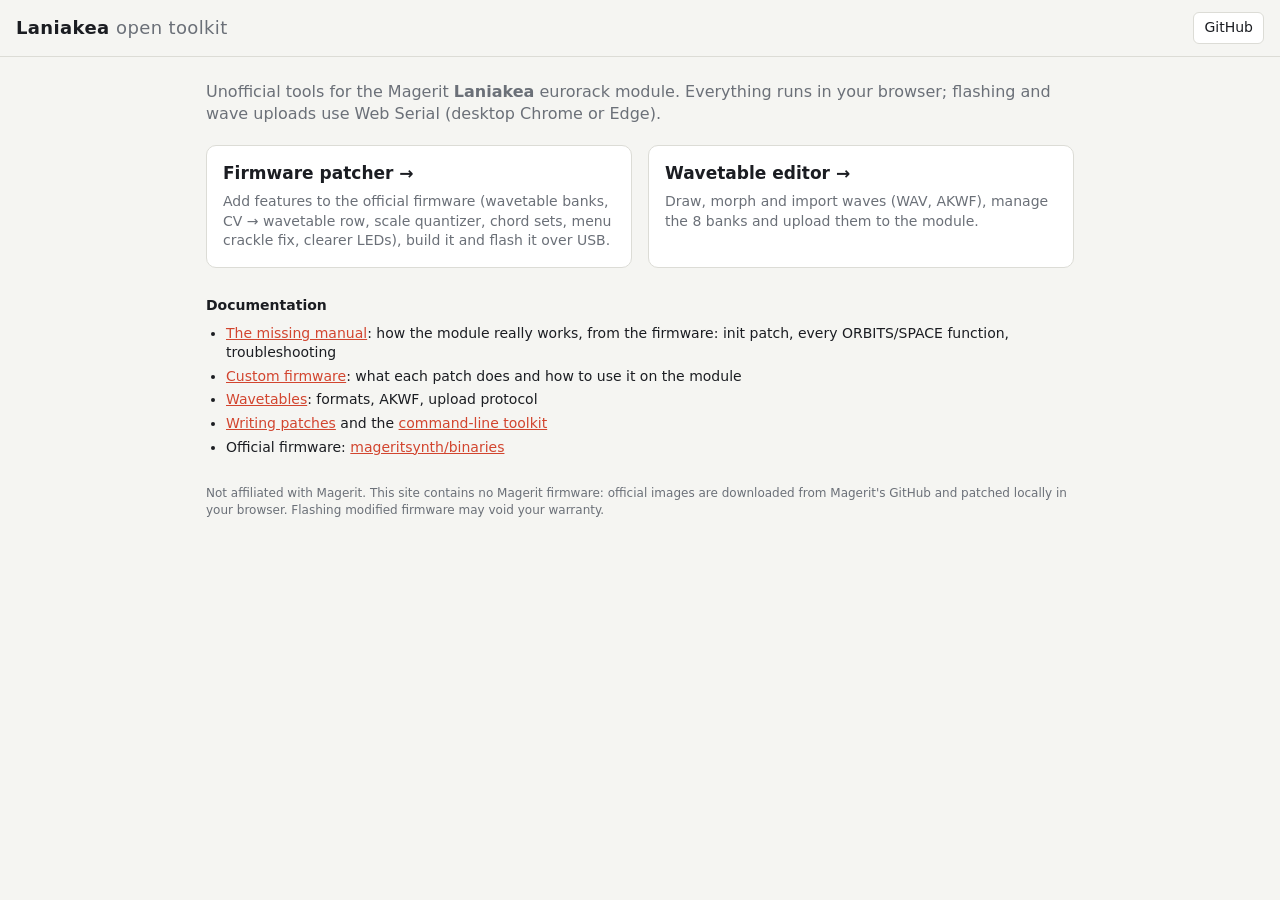
==== index.html @ 39f80aad "Web patcher + GitHub Pages site; pure-Python Xtensa assembler - web/: in-browser firmware patcher (P" ====
<!doctype html>
<html lang="en">
<head>
  <meta charset="utf-8">
  <meta name="viewport" content="width=device-width, initial-scale=1">
  <link rel="icon" href="data:image/svg+xml,%3Csvg xmlns=%22http://www.w3.org/2000/svg%22 viewBox=%220 0 16 16%22%3E%3Ccircle cx=%228%22 cy=%228%22 r=%226%22 fill=%22%23d2452f%22/%3E%3C/svg%3E">
  <title>Laniakea Open Toolkit</title>
  <meta name="description" content="Unofficial tools for the Magerit Laniakea eurorack module: firmware patcher, wavetable editor and documentation.">
  <link rel="stylesheet" href="editor/style.css">
  <style>
    a { color: var(--accent); }
    .page { max-width: 900px; margin: 0 auto; padding: 24px 16px 40px; }
    .lead { font-size: 16px; color: var(--muted); margin: 0 0 20px; }
    .cards { display: grid; grid-template-columns: repeat(auto-fit, minmax(260px, 1fr)); gap: 16px; }
    .card { display: block; text-decoration: none; color: var(--ink); background: var(--panel); border: 1px solid var(--line);
            border-radius: 10px; padding: 16px; }
    .card:hover { border-color: var(--ink); }
    .card h2 { margin: 0 0 6px; font-size: 17px; }
    .card p { margin: 0; color: var(--muted); }
    h3 { font-size: 14px; margin: 28px 0 8px; }
    ul { margin: 0; padding-left: 20px; display: flex; flex-direction: column; gap: 4px; }
    .note { margin-top: 28px; font-size: 12px; color: var(--muted); }
  </style>
</head>
<body>
  <header>
    <h1>Laniakea <span>open toolkit</span></h1>
    <a class="btn" style="text-decoration:none" href="https://github.com/carlosedp/laniakea" target="_blank" rel="noopener">GitHub</a>
  </header>
  <div class="page">
    <p class="lead">Unofficial tools for the Magerit <b>Laniakea</b> eurorack module. Everything runs in your browser;
      flashing and wave uploads use Web Serial (desktop Chrome or Edge).</p>
    <div class="cards">
      <a class="card" href="web/">
        <h2>Firmware patcher →</h2>
        <p>Add features to the official firmware (wavetable banks, CV → wavetable row, scale quantizer, chord sets,
          menu crackle fix, clearer LEDs), build it and flash it over USB.</p>
      </a>
      <a class="card" href="editor/">
        <h2>Wavetable editor →</h2>
        <p>Draw, morph and import waves (WAV, AKWF), manage the 8 banks and upload them to the module.</p>
      </a>
    </div>

    <h3>Documentation</h3>
    <ul>
      <li><a href="https://github.com/carlosedp/laniakea/blob/main/docs/MANUAL.md">The missing manual</a>: how the module really works, from the firmware: init patch, every ORBITS/SPACE function, troubleshooting</li>
      <li><a href="https://github.com/carlosedp/laniakea/blob/main/docs/CUSTOM-FIRMWARE.md">Custom firmware</a>: what each patch does and how to use it on the module</li>
      <li><a href="https://github.com/carlosedp/laniakea/blob/main/docs/WAVETABLES.md">Wavetables</a>: formats, AKWF, upload protocol</li>
      <li><a href="https://github.com/carlosedp/laniakea/blob/main/docs/PATCHING.md">Writing patches</a> and the <a href="https://github.com/carlosedp/laniakea#readme">command-line toolkit</a></li>
      <li>Official firmware: <a href="https://github.com/mageritsynth/binaries/tree/main/laniakea">mageritsynth/binaries</a></li>
    </ul>

    <p class="note">Not affiliated with Magerit. This site contains no Magerit firmware: official images are downloaded from
      Magerit's GitHub and patched locally in your browser. Flashing modified firmware may void your warranty.</p>
  </div>
</body>
</html>
---- editor/style.css ----
:root {
  --bg: #f5f5f2; --panel: #ffffff; --ink: #1b1d22; --muted: #6b7078; --line: #dcdcd6;
  --accent: #d2452f; --accent-ink: #fff; --wave: #1b1d22; --wave-sel: #d2452f; --grid-cell: #fafaf8;
  --cell-sel: #fdeae6; --ok: #2f8f4e; --font: system-ui, -apple-system, "Segoe UI", Roboto, sans-serif;
}
@media (prefers-color-scheme: dark) {
  :root:not([data-theme="light"]) {
    --bg: #15171b; --panel: #1d2026; --ink: #e8e8e4; --muted: #9096a0; --line: #2e323a;
    --wave: #e8e8e4; --wave-sel: #ff6b52; --grid-cell: #181b20; --cell-sel: #3a2420; --accent: #ff6b52;
  }
}
:root[data-theme="dark"] {
  --bg: #15171b; --panel: #1d2026; --ink: #e8e8e4; --muted: #9096a0; --line: #2e323a;
  --wave: #e8e8e4; --wave-sel: #ff6b52; --grid-cell: #181b20; --cell-sel: #3a2420; --accent: #ff6b52;
}
* { box-sizing: border-box; }
body { margin: 0; background: var(--bg); color: var(--ink); font: 14px/1.4 var(--font); }
header { display: flex; flex-wrap: wrap; gap: 12px; align-items: center; justify-content: space-between; padding: 12px 16px; border-bottom: 1px solid var(--line); }
h1 { margin: 0; font-size: 18px; letter-spacing: .02em; }
h1 span { color: var(--muted); font-weight: 400; }
h2 { margin: 0; font-size: 15px; }
h3 { margin: 12px 0 6px; font-size: 13px; }
small { color: var(--muted); font-weight: 400; }
.conn { display: flex; gap: 8px; align-items: center; flex-wrap: wrap; }
.pill { padding: 2px 10px; border-radius: 999px; font-size: 12px; border: 1px solid var(--line); }
.pill.on { color: var(--ok); border-color: var(--ok); }
.pill.off { color: var(--muted); }
button, .btn, select { font: inherit; padding: 5px 10px; border: 1px solid var(--line); background: var(--panel); color: var(--ink); border-radius: 6px; cursor: pointer; }
button:hover:not(:disabled), .btn:hover { border-color: var(--ink); }
button:disabled { opacity: .45; cursor: default; }
button.primary { background: var(--accent); color: var(--accent-ink); border-color: var(--accent); }
main { display: grid; grid-template-columns: minmax(0, 1fr) minmax(0, 1fr); gap: 16px; padding: 16px; }
.panel { background: var(--panel); border: 1px solid var(--line); border-radius: 10px; padding: 12px; min-width: 0; }
.panel-head { display: flex; flex-wrap: wrap; align-items: center; justify-content: space-between; gap: 8px; margin-bottom: 10px; }
.tools { display: flex; flex-wrap: wrap; gap: 6px; align-items: center; margin-top: 8px; }
.panel-head .tools { margin-top: 0; }
.grid { display: grid; grid-template-columns: 22px repeat(8, minmax(0, 1fr)); gap: 3px; outline: none; }
.grid .axis { font-size: 11px; color: var(--muted); display: flex; align-items: center; justify-content: center; }
.grid canvas { width: 100%; aspect-ratio: 1.4; background: var(--grid-cell); border: 1px solid var(--line); border-radius: 4px; cursor: pointer; display: block; }
.grid canvas.sel { background: var(--cell-sel); border-color: var(--wave-sel); }
.grid canvas.cur { outline: 2px solid var(--wave-sel); outline-offset: 1px; }
.grid canvas.drop { border-style: dashed; border-color: var(--wave-sel); }
.grid.dragging { outline: 2px dashed var(--wave-sel); }
.hint { color: var(--muted); font-size: 12px; margin: 8px 0 0; }
#wave-canvas, #harm-canvas, #morph-canvas { width: 100%; height: auto; background: var(--grid-cell); border: 1px solid var(--line); border-radius: 6px; display: block; touch-action: none; }
#wave-canvas { cursor: crosshair; }
#harm-canvas { cursor: ns-resize; }
.morph-body { display: flex; gap: 12px; flex-wrap: wrap; }
#xy-pad { width: 240px; height: 240px; max-width: 100%; align-self: flex-start; flex: none; background: var(--grid-cell); border: 1px solid var(--line); border-radius: 6px; touch-action: none; cursor: crosshair; }
.morph-controls { flex: 1; min-width: 240px; display: flex; flex-direction: column; gap: 6px; }
.morph-controls label { display: flex; gap: 8px; align-items: center; }
.morph-controls input[type=range] { flex: 1; }
.lfo { display: grid; grid-template-columns: auto 1fr; gap: 4px 10px; align-items: center; }
output { min-width: 3.5em; font-variant-numeric: tabular-nums; color: var(--muted); }
#log { height: 250px; overflow: auto; margin: 0; font: 12px/1.45 ui-monospace, Consolas, monospace; background: var(--grid-cell); border: 1px solid var(--line); border-radius: 6px; padding: 8px; white-space: pre-wrap; }
#progress { position: sticky; top: 0; height: 4px; background: var(--line); z-index: 2; }
#progress-bar { height: 100%; width: 0; background: var(--accent); transition: width .1s; }
@media (max-width: 980px) { main { grid-template-columns: minmax(0, 1fr); padding: 16px; } }

.wide { grid-column: 1 / -1; }
.muted { color: var(--muted); }
.conn label, label.muted { display: flex; gap: 6px; align-items: center; color: var(--muted); }

/* banks */
.bank-tabs { display: grid; grid-template-columns: repeat(8, minmax(0, 1fr)); gap: 6px; }
.bank-tab { display: flex; flex-direction: column; align-items: flex-start; gap: 2px; padding: 6px 8px; text-align: left; min-width: 0; position: relative; background: var(--grid-cell); }
.bank-tab b { font-size: 16px; line-height: 1.1; }
.bank-tab span { font-size: 11px; color: var(--muted); max-width: 100%; overflow: hidden; text-overflow: ellipsis; white-space: nowrap; }
.bank-tab.filled span { color: var(--ink); }
.bank-tab[aria-selected="true"] { border-color: var(--accent); box-shadow: inset 0 0 0 1px var(--accent); background: var(--cell-sel); }
.bank-tab .playing { position: absolute; top: 6px; right: 7px; width: 8px; height: 8px; border-radius: 50%; background: var(--ok); }
.bank-detail { display: flex; flex-wrap: wrap; gap: 12px; margin-top: 10px; align-items: flex-start; }
#bank-thumb { width: 320px; max-width: 100%; height: auto; background: var(--grid-cell); border: 1px solid var(--line); border-radius: 6px; flex: none; }
.bank-info { flex: 1; min-width: 260px; }
.bank-title { font-weight: 600; font-size: 15px; }
.bank-info .hint { margin-top: 2px; }
.module-row { display: flex; flex-wrap: wrap; gap: 8px; align-items: center; margin-top: 12px; padding-top: 10px; border-top: 1px solid var(--line); }
.switch-tabs { display: flex; gap: 4px; flex-wrap: wrap; }
.switch-tabs button { min-width: 2.4em; padding: 4px 8px; }
.switch-tabs button.on { background: var(--ok); border-color: var(--ok); color: #fff; }
.unsaved { color: var(--accent); }

/* editor */
.editor-body { display: grid; grid-template-columns: minmax(0, 1fr) minmax(0, 1fr); gap: 16px; }
.editor-body h3:first-child { margin-top: 0; }
@media (max-width: 980px) {
  .editor-body { grid-template-columns: minmax(0, 1fr); }
  .bank-tabs { grid-template-columns: repeat(4, minmax(0, 1fr)); }
}
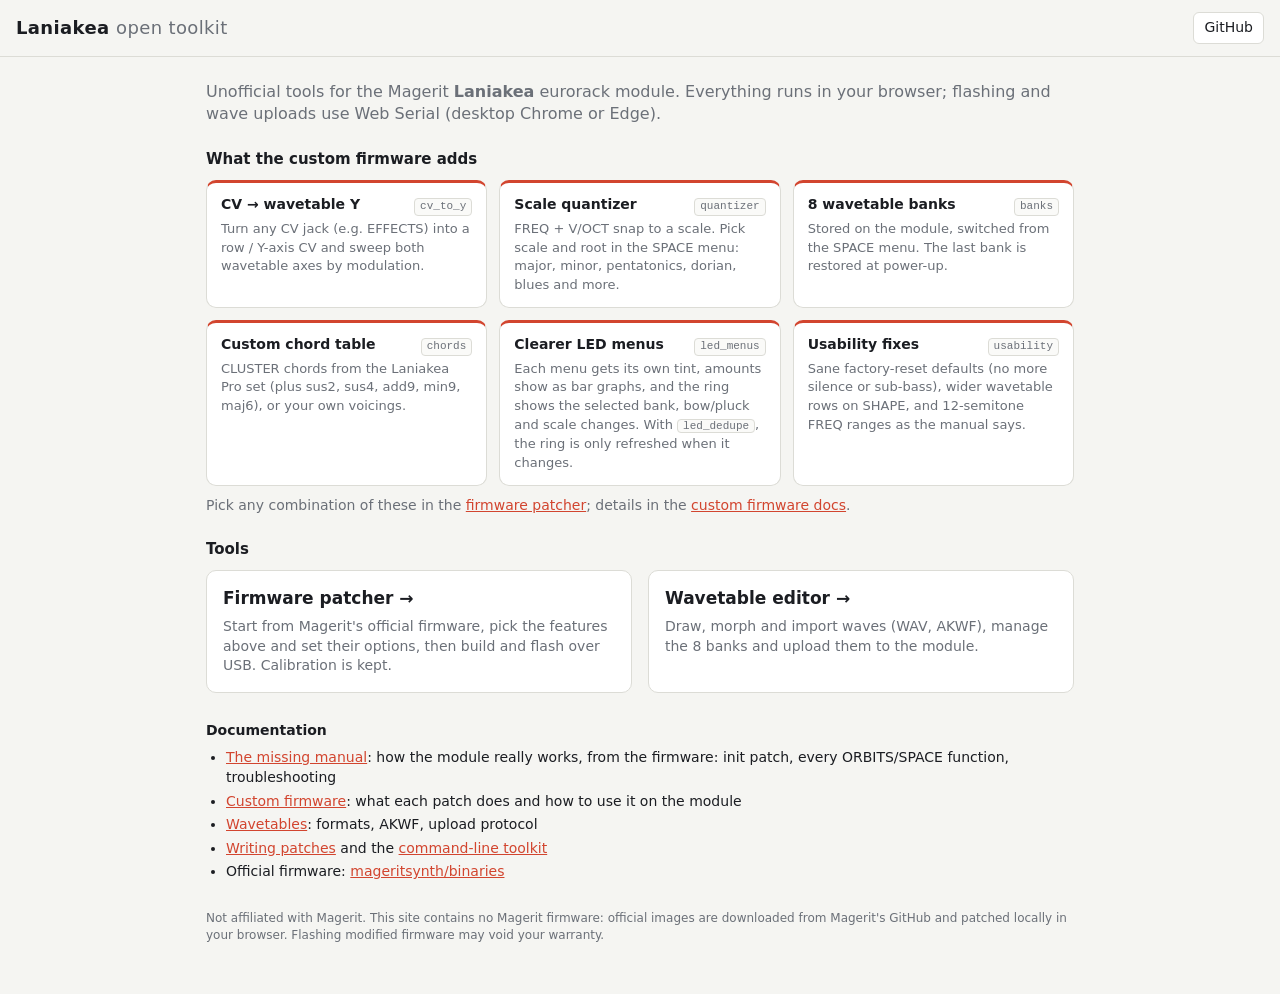
==== commit 50ffea17: "Feature cards move to the landing page (shared web/features.css); patcher page keeps the per-patch d" ====
--- a/index.html
+++ b/index.html
@@ -7,6 +7,7 @@
   <title>Laniakea Open Toolkit</title>
   <meta name="description" content="Unofficial tools for the Magerit Laniakea eurorack module: firmware patcher, wavetable editor and documentation.">
   <link rel="stylesheet" href="editor/style.css">
+  <link rel="stylesheet" href="web/features.css">
   <style>
     a { color: var(--accent); }
     .page { max-width: 900px; margin: 0 auto; padding: 24px 16px 40px; }
@@ -19,6 +20,8 @@
     .card p { margin: 0; color: var(--muted); }
     h3 { font-size: 14px; margin: 28px 0 8px; }
     ul { margin: 0; padding-left: 20px; display: flex; flex-direction: column; gap: 4px; }
+    h3.section { font-size: 15px; margin: 24px 0 10px; }
+    .more { color: var(--muted); margin: 10px 0 0; }
     .note { margin-top: 28px; font-size: 12px; color: var(--muted); }
   </style>
 </head>
@@ -30,11 +33,22 @@
   <div class="page">
     <p class="lead">Unofficial tools for the Magerit <b>Laniakea</b> eurorack module. Everything runs in your browser;
       flashing and wave uploads use Web Serial (desktop Chrome or Edge).</p>
+    <h3 class="section">What the custom firmware adds</h3>
+    <div class="feature-grid">
+        <div class="feature"><div class="feature-head"><h3>CV → wavetable Y</h3><code>cv_to_y</code></div><p>Turn any CV jack (e.g. EFFECTS) into a row / Y-axis CV and sweep both wavetable axes by modulation.</p></div>
+        <div class="feature"><div class="feature-head"><h3>Scale quantizer</h3><code>quantizer</code></div><p>FREQ + V/OCT snap to a scale. Pick scale and root in the SPACE menu: major, minor, pentatonics, dorian, blues and more.</p></div>
+        <div class="feature"><div class="feature-head"><h3>8 wavetable banks</h3><code>banks</code></div><p>Stored on the module, switched from the SPACE menu. The last bank is restored at power-up.</p></div>
+        <div class="feature"><div class="feature-head"><h3>Custom chord table</h3><code>chords</code></div><p>CLUSTER chords from the Laniakea Pro set (plus sus2, sus4, add9, min9, maj6), or your own voicings.</p></div>
+        <div class="feature"><div class="feature-head"><h3>Clearer LED menus</h3><code>led_menus</code></div><p>Each menu gets its own tint, amounts show as bar graphs, and the ring shows the selected bank, bow/pluck and scale changes. With <code>led_dedupe</code>, the ring is only refreshed when it changes.</p></div>
+        <div class="feature"><div class="feature-head"><h3>Usability fixes</h3><code>usability</code></div><p>Sane factory-reset defaults (no more silence or sub-bass), wider wavetable rows on SHAPE, and 12-semitone FREQ ranges as the manual says.</p></div>
+    </div>
+    <p class="more">Pick any combination of these in the <a href="web/">firmware patcher</a>; details in the <a href="https://github.com/carlosedp/laniakea/blob/main/docs/CUSTOM-FIRMWARE.md">custom firmware docs</a>.</p>
+
+    <h3 class="section">Tools</h3>
     <div class="cards">
       <a class="card" href="web/">
         <h2>Firmware patcher →</h2>
-        <p>Add features to the official firmware (wavetable banks, CV → wavetable row, scale quantizer, chord sets,
-          menu crackle fix, clearer LEDs), build it and flash it over USB.</p>
+        <p>Start from Magerit's official firmware, pick the features above and set their options, then build and flash over USB. Calibration is kept.</p>
       </a>
       <a class="card" href="editor/">
         <h2>Wavetable editor →</h2>
--- a/web/features.css
+++ b/web/features.css
@@ -0,0 +1,18 @@
+/* Feature cards, shared by index.html and web/index.html (on top of editor/style.css) */
+.hero { padding: 8px 2px 14px; }
+.hero h2 { font-size: 22px; margin: 0 0 6px; letter-spacing: -.01em; }
+.hero p { margin: 0; color: var(--muted); font-size: 15px; max-width: 640px; }
+.feature-grid { display: grid; grid-template-columns: repeat(3, minmax(0, 1fr)); gap: 12px; }
+.feature-grid .feature:last-child:nth-child(3n+1) { grid-column: 1 / -1; }   /* lone last card spans the row */
+@media (max-width: 760px) { .feature-grid { grid-template-columns: minmax(0, 1fr); } }
+.feature { background: var(--panel); border: 1px solid var(--line); border-top: 3px solid var(--accent); border-radius: 10px; padding: 12px 14px; }
+.feature-head { display: flex; align-items: baseline; justify-content: space-between; gap: 8px; margin-bottom: 4px; }
+.feature h3 { margin: 0; font-size: 14px; }
+.feature code { font-size: 11px; color: var(--muted); background: var(--grid-cell); border: 1px solid var(--line); border-radius: 4px; padding: 0 5px; white-space: nowrap; }
+.feature p { margin: 0; color: var(--muted); font-size: 13px; line-height: 1.45; }
+.extras { display: grid; grid-template-columns: repeat(auto-fit, minmax(min(240px, 100%), 1fr)); gap: 12px; margin-top: 12px; }
+.extra { display: flex; flex-direction: column; gap: 4px; text-decoration: none; color: var(--ink); padding: 12px 14px;
+         border: 1px dashed var(--line); border-radius: 10px; }
+.extra:hover { border-color: var(--accent); border-style: solid; }
+.extra b { color: var(--accent); font-size: 14px; }
+.extra span { color: var(--muted); font-size: 13px; }
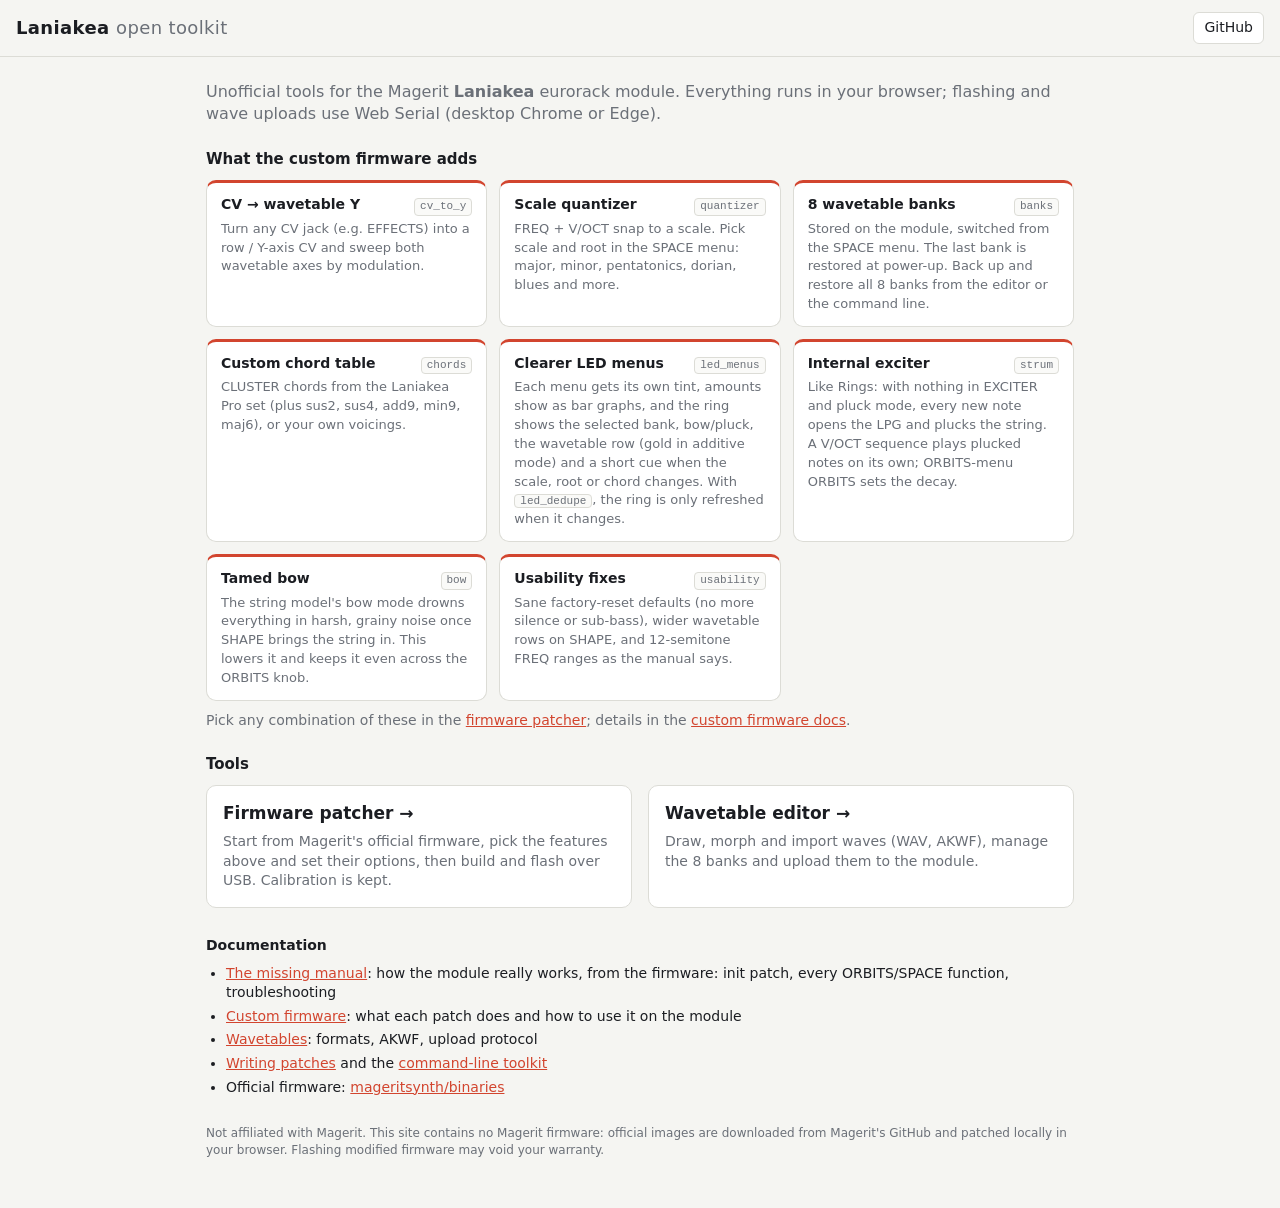
==== commit 59523f98: "Site and docs: strum and bow on the web patcher and landing page; recipes - Web patcher: strum and b" ====
--- a/index.html
+++ b/index.html
@@ -37,9 +37,11 @@
     <div class="feature-grid">
         <div class="feature"><div class="feature-head"><h3>CV → wavetable Y</h3><code>cv_to_y</code></div><p>Turn any CV jack (e.g. EFFECTS) into a row / Y-axis CV and sweep both wavetable axes by modulation.</p></div>
         <div class="feature"><div class="feature-head"><h3>Scale quantizer</h3><code>quantizer</code></div><p>FREQ + V/OCT snap to a scale. Pick scale and root in the SPACE menu: major, minor, pentatonics, dorian, blues and more.</p></div>
-        <div class="feature"><div class="feature-head"><h3>8 wavetable banks</h3><code>banks</code></div><p>Stored on the module, switched from the SPACE menu. The last bank is restored at power-up.</p></div>
+        <div class="feature"><div class="feature-head"><h3>8 wavetable banks</h3><code>banks</code></div><p>Stored on the module, switched from the SPACE menu. The last bank is restored at power-up. Back up and restore all 8 banks from the editor or the command line.</p></div>
         <div class="feature"><div class="feature-head"><h3>Custom chord table</h3><code>chords</code></div><p>CLUSTER chords from the Laniakea Pro set (plus sus2, sus4, add9, min9, maj6), or your own voicings.</p></div>
-        <div class="feature"><div class="feature-head"><h3>Clearer LED menus</h3><code>led_menus</code></div><p>Each menu gets its own tint, amounts show as bar graphs, and the ring shows the selected bank, bow/pluck and scale changes. With <code>led_dedupe</code>, the ring is only refreshed when it changes.</p></div>
+        <div class="feature"><div class="feature-head"><h3>Clearer LED menus</h3><code>led_menus</code></div><p>Each menu gets its own tint, amounts show as bar graphs, and the ring shows the selected bank, bow/pluck, the wavetable row (gold in additive mode) and a short cue when the scale, root or chord changes. With <code>led_dedupe</code>, the ring is only refreshed when it changes.</p></div>
+        <div class="feature"><div class="feature-head"><h3>Internal exciter</h3><code>strum</code></div><p>Like Rings: with nothing in EXCITER and pluck mode, every new note opens the LPG and plucks the string. A V/OCT sequence plays plucked notes on its own; ORBITS-menu ORBITS sets the decay.</p></div>
+        <div class="feature"><div class="feature-head"><h3>Tamed bow</h3><code>bow</code></div><p>The string model's bow mode drowns everything in harsh, grainy noise once SHAPE brings the string in. This lowers it and keeps it even across the ORBITS knob.</p></div>
         <div class="feature"><div class="feature-head"><h3>Usability fixes</h3><code>usability</code></div><p>Sane factory-reset defaults (no more silence or sub-bass), wider wavetable rows on SHAPE, and 12-semitone FREQ ranges as the manual says.</p></div>
     </div>
     <p class="more">Pick any combination of these in the <a href="web/">firmware patcher</a>; details in the <a href="https://github.com/carlosedp/laniakea/blob/main/docs/CUSTOM-FIRMWARE.md">custom firmware docs</a>.</p>
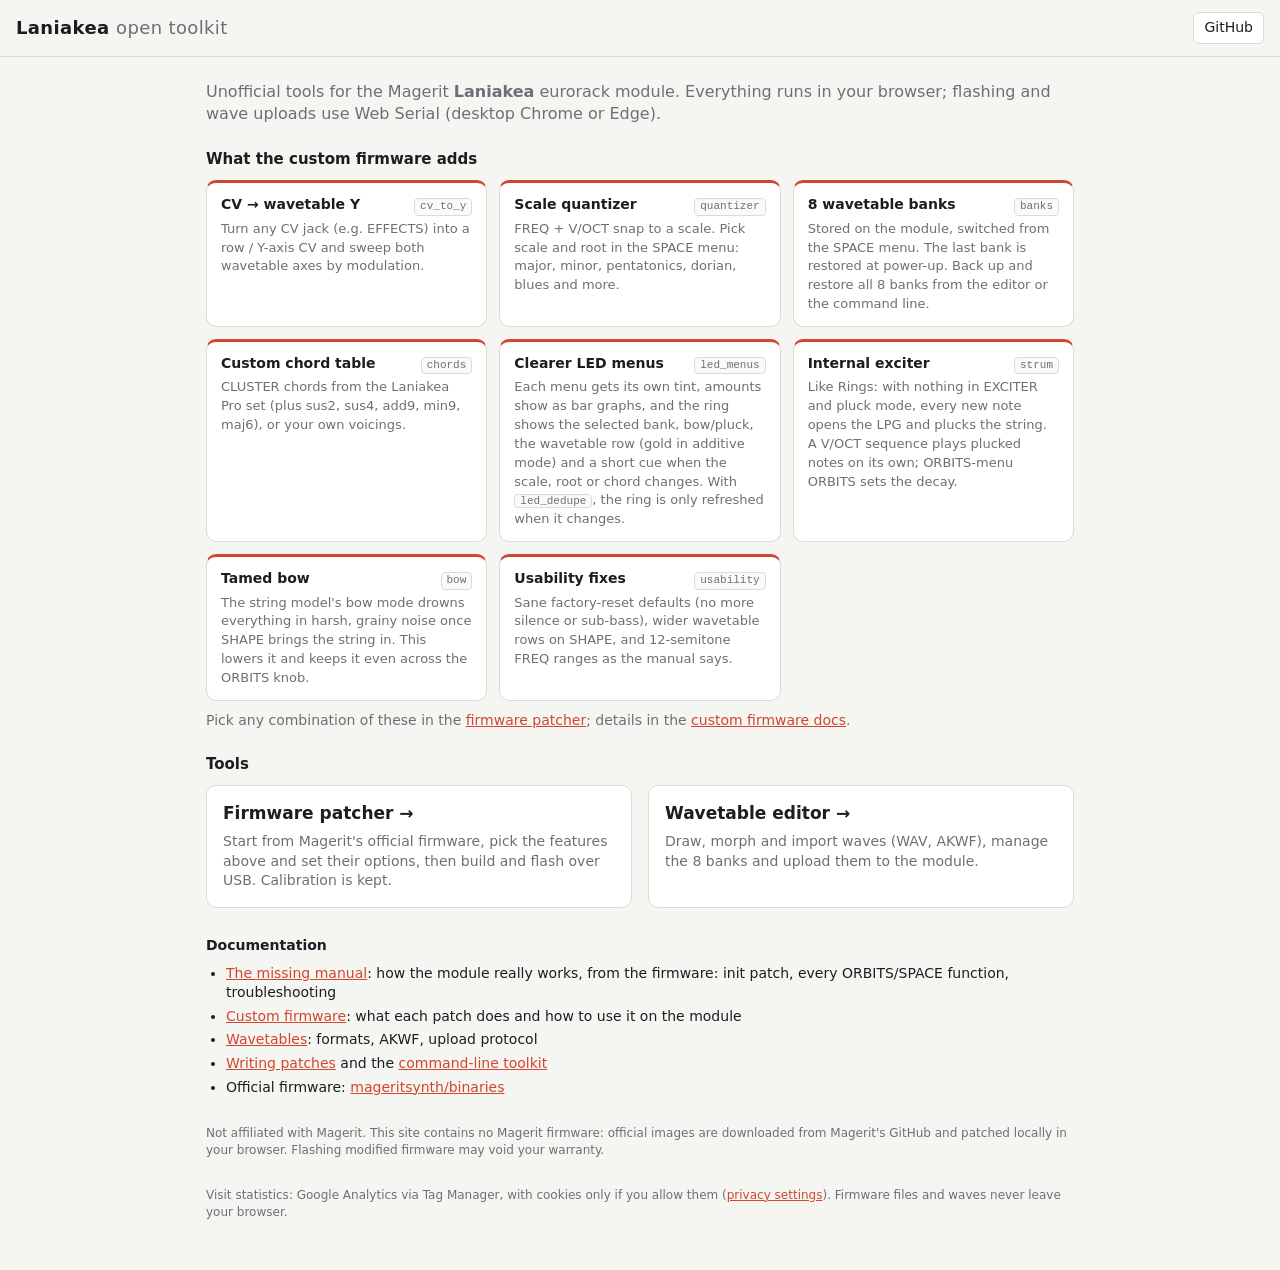
==== commit ff641019: "Site: analytics with consent (consent mode v2 + banner) and privacy notes - web/analytics.js, shared" ====
--- a/index.html
+++ b/index.html
@@ -3,6 +3,8 @@
 <head>
   <meta charset="utf-8">
   <meta name="viewport" content="width=device-width, initial-scale=1">
+  <!-- visit statistics with consent, published site only (web/analytics.js) -->
+  <script src="web/analytics.js" defer></script>
   <link rel="icon" href="data:image/svg+xml,%3Csvg xmlns=%22http://www.w3.org/2000/svg%22 viewBox=%220 0 16 16%22%3E%3Ccircle cx=%228%22 cy=%228%22 r=%226%22 fill=%22%23d2452f%22/%3E%3C/svg%3E">
   <title>Laniakea Open Toolkit</title>
   <meta name="description" content="Unofficial tools for the Magerit Laniakea eurorack module: firmware patcher, wavetable editor and documentation.">
@@ -69,6 +71,8 @@
 
     <p class="note">Not affiliated with Magerit. This site contains no Magerit firmware: official images are downloaded from
       Magerit's GitHub and patched locally in your browser. Flashing modified firmware may void your warranty.</p>
+    <p class="note">Visit statistics: Google Analytics via Tag Manager, with cookies only if you allow them
+      (<a href="#" data-privacy-settings>privacy settings</a>). Firmware files and waves never leave your browser.</p>
   </div>
 </body>
 </html>
